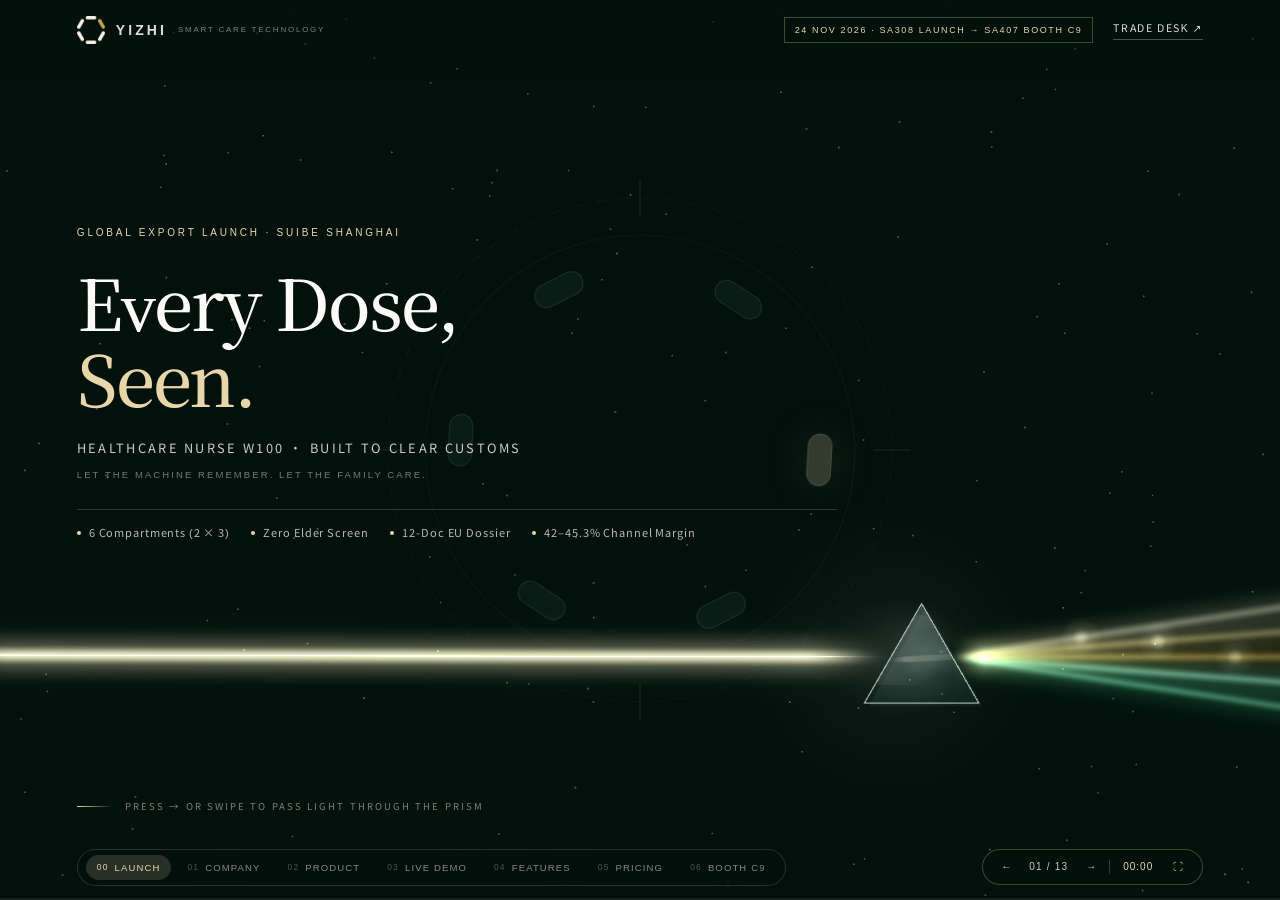
==== slides/index.html @ 90102edd "Add files via upload" ====
<!doctype html>
<html lang="en">
<head>
<meta charset="utf-8">
<meta name="viewport" content="width=device-width, initial-scale=1, viewport-fit=cover">
<meta name="theme-color" content="#02110c">
<link rel="icon" href="assets/favicon.svg" type="image/svg+xml">
<title>YIZHI W100 Global Launch · Every Dose, Seen.</title>
<meta name="description" content="YIZHI Healthcare Nurse W100 — Global Launch Keynote (24 Nov 2026, SUIBE Shanghai).">
<script>
(function(){
  var u=Date.parse("2026-11-24T14:40:00+08:00");
  var isLocal=location.protocol==="file:"||location.hostname==="localhost"||location.hostname==="127.0.0.1";
  if(isLocal)return;
  if(Date.now()<u){location.replace("/slides-locked.html");return;}
  fetch("/api/slides-status",{cache:"no-store"}).then(function(r){return r.ok?r.json():null}).then(function(d){
    if(d&&d.unlocked===false)location.replace("/slides-locked.html");
  }).catch(function(){});
})();
</script>
<link rel="stylesheet" href="css/styles.css">
</head>
<body>

<div class="grain" aria-hidden="true"></div>
<div id="webgl" aria-hidden="true"><canvas id="gl"></canvas></div>
<div id="product-stage-bg" aria-hidden="true"><canvas id="gl-product"></canvas></div>

<!-- Dynamic 6-Segment Optical Aperture / Light-Iris Layer (光阑动效) -->
<div class="optical-iris" id="optical-iris" aria-hidden="true">
  <svg class="iris-svg" viewBox="0 0 240 240">
    <g class="iris-ring-outer" transform="translate(120,120)">
      <circle r="108" fill="none" stroke="rgba(168,215,197,0.14)" stroke-width="0.75" stroke-dasharray="4 6"/>
      <circle r="92" fill="none" stroke="rgba(233,214,168,0.16)" stroke-width="0.6"/>
      <path d="M-116,0 L-100,0 M100,0 L116,0 M0,-116 L0,-100 M0,100 L0,116" stroke="rgba(233,214,168,0.28)" stroke-width="0.9"/>
    </g>
    <g class="iris-segments" id="iris-segments" transform="translate(120,120)">
      <rect class="iris-seg" data-seg="0" x="-11" y="-82" width="22" height="10" rx="5" transform="rotate(0)"/>
      <rect class="iris-seg is-lit" data-seg="1" x="-11" y="-82" width="22" height="10" rx="5" transform="rotate(60)"/>
      <rect class="iris-seg" data-seg="2" x="-11" y="-82" width="22" height="10" rx="5" transform="rotate(120)"/>
      <rect class="iris-seg" data-seg="3" x="-11" y="-82" width="22" height="10" rx="5" transform="rotate(180)"/>
      <rect class="iris-seg" data-seg="4" x="-11" y="-82" width="22" height="10" rx="5" transform="rotate(240)"/>
      <rect class="iris-seg" data-seg="5" x="-11" y="-82" width="22" height="10" rx="5" transform="rotate(300)"/>
    </g>
  </svg>
</div>

<div id="light-wipe" aria-hidden="true"></div>
<div id="flash" aria-hidden="true"></div>
<div class="seam-blade" id="seam-blade" aria-hidden="true"></div>

<header class="topbar">
  <a class="brand-lockup" href="#slide-0" data-jump="0" aria-label="YIZHI Launch Home">
    <img src="assets/brand-logo-green.png" alt="" width="28" height="28">
    <span class="brand-word">YIZHI</span>
    <span class="brand-sub">SMART CARE TECHNOLOGY</span>
  </a>
  <div class="top-right">
    <span class="top-badge">24 NOV 2026 · SA308 LAUNCH → SA407 BOOTH C9</span>
    <a class="top-contact" href="mailto:sales@yizhi.com">Trade Desk <span aria-hidden="true">↗</span></a>
  </div>
</header>

<div class="deck-viewport" id="deck-viewport">
  <main class="deck-track" id="deck-track">

    <!-- ============================================================
         01 / 13 · OPENING COVER
         ============================================================ -->
    <section class="slide slide--hero is-active-slide" data-slide="0" data-chapter="0">
      <div class="slide-inner hero-inner">
        <div class="cover" data-parallax="0.18">
          <p class="eyebrow">GLOBAL EXPORT LAUNCH · SUIBE SHANGHAI</p>
          <h1>Every Dose,<br><em>Seen.</em></h1>
          <p class="cover-sub">HEALTHCARE NURSE W100 · BUILT TO CLEAR CUSTOMS</p>
          <p class="cover-en">LET THE MACHINE REMEMBER. LET THE FAMILY CARE.</p>
          <div class="cover-meta">
            <span>6 Compartments (2 × 3)</span>
            <span>Zero Elder Screen</span>
            <span>12-Doc EU Dossier</span>
            <span>42–45.3% Channel Margin</span>
          </div>
        </div>
        <p class="scroll-cue"><span></span>Press → or swipe to pass light through the prism</p>
      </div>
    </section>

    <!-- ============================================================
         02 / 13 · COMPANY MISSION & CARE REALITY
         ============================================================ -->
    <section class="slide slide--med" data-slide="1" data-chapter="1">
      <div class="slide-inner keynote-center">
        <p class="eyebrow">01 / COMPANY MISSION · HUMANISTIC PRECISION</p>
        <h2 class="xl-title" data-parallax="0.12">Turn remembering into<br><em>care you can see.</em></h2>
        <p class="xl-sub">Chronic care is shifting home — yet families and mobile nurses cannot stand bedside at every dose.</p>
        <div class="med-metrics-3" data-parallax="-0.08">
          <div class="med-node">
            <span class="node-code">DEMOGRAPHIC · DESTATIS 2025</span>
            <b>25.85<small>M</small></b>
            <span>Germany aged 60+ (30.9%)</span>
            <i>5.90M aged 80+ requiring structured daily support</i>
          </div>
          <div class="med-node">
            <span class="node-code">HOME CARE · 86% SHARE</span>
            <b>4.90<small>M</small></b>
            <span>Cared for at home</span>
            <i>Out of 5.7M care-dependent elders nationwide</i>
          </div>
          <div class="med-node">
            <span class="node-code">ADHERENCE GAP · WHO</span>
            <b>~50<small>%</small></b>
            <span>Long-term adherence</span>
            <i>Missed &amp; double doses remain largely invisible</i>
          </div>
        </div>
      </div>
    </section>

    <!-- ============================================================
         03 / 13 · FOUR CARE SCENARIOS & SOM
         ============================================================ -->
    <section class="slide slide--med" data-slide="2" data-chapter="1">
      <div class="slide-inner">
        <div class="slide-head" data-parallax="0.1">
          <div>
            <p class="eyebrow">01 / REAL CARE ROUTINES</p>
            <h2>Four daily scenarios.<br><em>One €45M+ beachhead.</em></h2>
          </div>
          <div class="head-kicker">
            <strong class="kicker-gold">52,000u · $1.61M FOB (3-Yr SOM)</strong>
            <span>EU TAM 29.1M Elders · Germany SAM ~2.27M</span>
          </div>
        </div>

        <div class="med-grid-4" data-parallax="-0.06">
          <article class="med-card">
            <span class="med-tag">S1 · HOME ALONE</span>
            <h3>Solo Chronic Elder</h3>
            <p>Scheduled cues &amp; authorised live family alerts when relatives live out of town.</p>
          </article>
          <article class="med-card">
            <span class="med-tag">S2 · COGNITIVE</span>
            <h3>Early Cognitive Decline</h3>
            <p>Six lid sensors gently catch repeat or wrong-slot openings without screen anxiety.</p>
          </article>
          <article class="med-card">
            <span class="med-tag">S3 · POST-DISCHARGE</span>
            <h3>First 30 Days Home</h3>
            <p>Timestamped compartment logs replace hazy memory at clinical follow-up.</p>
          </article>
          <article class="med-card">
            <span class="med-tag">S4 · HOME CARE TEAMS</span>
            <h3>Care Institutions</h3>
            <p>W100 Pro portal &amp; €12.9/mo (+€40 dep.) rental-ready pilot configuration.</p>
          </article>
        </div>
      </div>
    </section>

    <!-- ============================================================
         04 / 13 · COMPANY PHILOSOPHY & IP PROVENANCE
         ============================================================ -->
    <section class="slide slide--med" data-slide="3" data-chapter="1">
      <div class="slide-inner">
        <div class="slide-head" data-parallax="0.1">
          <div>
            <p class="eyebrow">01 / PHILOSOPHY &amp; R&amp;D PROVENANCE</p>
            <h2>Restraint over claims.<br><em>Engineered for trust.</em></h2>
          </div>
          <div class="head-kicker">
            <strong class="kicker-gold">YZ-W100-AUTH-2026-01 · ISO 9001</strong>
            <span>YIZHI Smart Care Technology Co., Ltd. · Suzhou</span>
          </div>
        </div>

        <div class="med-grid-2" data-parallax="-0.05">
          <article class="med-panel">
            <span class="med-tag">CORE VALUES &amp; DESIGN ETHOS</span>
            <h3>The Six-Moment Ring</h3>
            <ul class="med-list">
              <li><b>Verifiable Honesty:</b> Logs observable lid openings only — never overclaims ingestion.</li>
              <li><b>Boundary Discipline:</b> Explicitly positioned as a non-medical aid (EU MDR Art. 2(1) excluded).</li>
              <li><b>3-Year Vision:</b> Earn lasting pharmacy reorders &amp; care adoption, not vanity sales.</li>
            </ul>
          </article>
          <article class="med-panel">
            <span class="med-tag">MANUFACTURING &amp; CO-PATENTED IP</span>
            <h3>Suzhou Xiangshi × YIZHI</h3>
            <ul class="med-list">
              <li><b>CN Invention Patent ZL201611021195.3</b> (co-owned with Tertiary Hospital, Dr. Wen Hao).</li>
              <li><b>CN Utility Model ZL201921235778.5</b> + 3 YIZHI commercial trademarks (Classes 10, 21, 35).</li>
              <li><b>Frozen-BOM Quality:</b> 100% 6-sensor OQC inspection &amp; 90-day FOB price lock.</li>
            </ul>
          </article>
        </div>
      </div>
    </section>

    <!-- ============================================================
         05 / 13 · PRODUCT PHILOSOPHY & TELEMETRY SPECS
         ============================================================ -->
    <section class="slide slide--med-deep" data-slide="4" data-chapter="2">
      <div class="slide-inner keynote-center">
        <p class="eyebrow">02 / PRODUCT ARCHITECTURE · HEALTHCARE NURSE W100</p>
        <h2 class="xl-title" data-parallax="0.12">No screen. No menu.<br><em>Just open the lit slot.</em></h2>
        <p class="xl-sub">Caregivers set up to 7 daily alerts/slot &amp; 10s family voice via our EU-hosted App — zero WeChat, TLS 1.3.</p>
        <div class="med-specs-4" data-parallax="-0.06">
          <div class="med-node">
            <span class="node-code">CHAMBER MATRIX</span>
            <b>6 Slots</b>
            <span>2 × 3 Dual-Layer</span>
            <i>Detachable LFGB silicone tray</i>
          </div>
          <div class="med-node">
            <span class="node-code">FORM FACTOR</span>
            <b>130×85×40</b>
            <span>mm · 210 g</span>
            <i>~25 tabs / ~20 caps / ~15 softgels</i>
          </div>
          <div class="med-node">
            <span class="node-code">ENDURANCE</span>
            <b>~60 Days</b>
            <span>1,200 mAh USB-C</span>
            <i>4.44 Wh · 2.4G Wi-Fi (3 SSIDs)</i>
          </div>
          <div class="med-node">
            <span class="node-code">OFFLINE MEMORY</span>
            <b>60-Day</b>
            <span>8 MB Flash Buffer</span>
            <i>EU Data Act JSON/CSV export</i>
          </div>
        </div>
      </div>
    </section>

    <!-- ============================================================
         06 / 13 · PRODUCT THREE-TIER LINEUP
         ============================================================ -->
    <section class="slide slide--med-deep" data-slide="5" data-chapter="2">
      <div class="slide-inner">
        <div class="slide-head" data-parallax="0.1">
          <div>
            <p class="eyebrow">02 / THREE-TIER PRODUCT LINEUP</p>
            <h2>Three hardware editions.<br><em>Zero forced subscription.</em></h2>
          </div>
          <div class="head-kicker">
            <strong class="kicker-gold">Essential · Voice · Pro</strong>
            <span>Built for pharmacy retail &amp; care programmes</span>
          </div>
        </div>

        <div class="med-grid-3" data-parallax="-0.06">
          <article class="med-sku">
            <span class="med-tag">W100 ESSENTIAL · W100-B · ~30% MIX</span>
            <h3>Retail Entry</h3>
            <p class="med-price">€59.9 <small>DE RRP</small></p>
            <p>6 sealed compartments · 6 lid sensors · Buzzer + 36 LEDs · ~60-day standby.</p>
          </article>
          <article class="med-sku med-sku--hero">
            <span class="med-tag">W100 VOICE · W100-S ★ HERO · ~50% MIX</span>
            <h3>Family Voice</h3>
            <p class="med-price">€69.9 <small>DE RRP</small></p>
            <p>Hi-Fi speaker + 10s custom family voice · LED + silent vibration · Wrong-lid voice correction.</p>
          </article>
          <article class="med-sku">
            <span class="med-tag">W100 PRO · W100-P · ~20% MIX</span>
            <h3>Institutional</h3>
            <p class="med-price">€89.9 <small>or €12.9/mo</small></p>
            <p>Voice + daily 60s health-education audio · Institutional portal &amp; €40 dep. rental pilot.</p>
          </article>
        </div>
      </div>
    </section>

    <!-- ============================================================
         07 / 13 · LIVE HARDWARE & ANIMATED DEMO (3D W100 + IRIS SYNC)
         ============================================================ -->
    <section class="slide slide--demo" data-slide="6" data-chapter="3">
      <div class="slide-inner demo-layout">
        <div class="product-copy" data-parallax="0.08">
          <p class="eyebrow">03 / LIVE HARDWARE &amp; ANIMATED DEMO</p>
          <h2>Open one lid.<br><em>See care live.</em></h2>
          <p class="product-lede">Synced 3D mechanism + physical W100 in hand: triple alert, 6-sensor guard, and symmetrical 2×3 dual-layer lids.</p>

          <div class="demo-deck" role="group" aria-label="Interactive 3D W100 Stage Demo">
            <button type="button" class="demo-btn is-active" data-demo="scroll"><i>0</i><span>Auto Tour</span></button>
            <button type="button" class="demo-btn" data-demo="alert"><i>1</i><span>Dose Alert · Slot 02</span></button>
            <button type="button" class="demo-btn" data-demo="wrong"><i>2</i><span>Wrong-Slot Guard</span></button>
            <button type="button" class="demo-btn" data-demo="dual"><i>3</i><span>Dual-Layer 6 Slots</span></button>
            <button type="button" class="demo-btn" data-demo="io"><i>4</i><span>USB-C &amp; Switch</span></button>
          </div>

          <div class="demo-app-card" id="demo-app-card">
            <div class="demo-app-head">
              <span>GUARDIAN APP · TELEMETRY SYNC</span>
              <b id="demo-badge" class="badge-ok">STANDBY · WI-FI ONLINE</b>
            </div>
            <p class="demo-app-status" id="demo-status">Select cues 1–4 (or press keys 1–4) to drive live 3D hardware &amp; aperture telemetry.</p>
            <ul class="demo-timeline" id="demo-timeline">
              <li class="is-ok"><time>07:02</time><span>Slot 01 (Morning) opened on schedule</span><em>OPENED</em></li>
              <li class="is-sync"><time>12:00</time><span>60-day buffer synced · Battery 94%</span><em>SYNCED</em></li>
            </ul>
          </div>

          <p class="product-note">Logs observable lid openings only; does not verify ingestion.</p>
        </div>

        <div class="product-callouts" aria-hidden="true">
          <div class="product-halo"></div>
          <div class="product-tag product-tag--a"><span>01</span><b>6 Sealed Slots</b><i>Top 3 + Bottom 3 Lids</i></div>
          <div class="product-tag product-tag--b"><span>02</span><b>6 Lid Sensors</b><i>Wrong · Missed · Repeat</i></div>
          <div class="product-tag product-tag--c"><span>03</span><b>Hardware I/O</b><i>USB-C · Green Switch · 5-Hole Mic/Spk</i></div>
          <div class="product-tag product-tag--d"><span>04</span><b>Detachable Tray</b><i>LFGB Food-Grade Silicone</i></div>
          <img class="product-fallback" src="assets/product-fallback.png" alt="YIZHI W100 Smart Pill Organiser">
        </div>
      </div>
    </section>

    <!-- ============================================================
         08 / 13 · PRODUCT FEATURES (OPTICAL APERTURE & 5 PRISM RAYS)
         ============================================================ -->
    <section class="slide slide--prism" data-slide="7" data-chapter="4">
      <div class="slide-inner prism-layout">
        <div class="slide-head prism-head" data-parallax="0.1">
          <div>
            <p class="eyebrow">04 / PRODUCT FEATURES · OPTICAL SPECTRUM</p>
            <h2>Five Pillars of <em>Visible Care</em></h2>
          </div>
          <div class="head-kicker">
            <strong class="kicker-gold">Aperture-Guided Telemetry</strong>
            <span>Hover or tap any beam (or press 1–5) to focus the iris</span>
          </div>
        </div>

        <div class="features-row" id="features-row" aria-label="Five Product Pillars">
          <article class="ray-card is-focused" style="--ray:#f4ebdd" data-ray="0">
            <span class="f-index">01 · APERTURE</span>
            <h3>6-Slot Dual Layer</h3>
            <p>3 top + 3 bottom sealed LFGB silicone compartments.</p>
            <span class="f-key">2 × 3 SEALED SLOTS</span>
          </article>
          <article class="ray-card" style="--ray:#e9d6a8" data-ray="1">
            <span class="f-index">02 · SIGNAL</span>
            <h3>Triple Alert</h3>
            <p>36 LEDs, 10s voice &amp; vibration every 5 min.</p>
            <span class="f-key">LIGHT · VOICE · VIBRATE</span>
          </article>
          <article class="ray-card" style="--ray:#d8b35c" data-ray="2">
            <span class="f-index">03 · VERIFY</span>
            <h3>6-Sensor Guard</h3>
            <p>Flags missed, repeat &amp; wrong-lid opens live.</p>
            <span class="f-key">ANTI-MISS · DOUBLE</span>
          </article>
          <article class="ray-card" style="--ray:#a8d7c5" data-ray="3">
            <span class="f-index">04 · RECORD</span>
            <h3>Record, Not Guess</h3>
            <p>60d offline log + Data Act JSON/CSV export.</p>
            <span class="f-key">ZERO WECHAT · GDPR</span>
          </article>
          <article class="ray-card" style="--ray:#74bfa2" data-ray="4">
            <span class="f-index">05 · RESILIENCE</span>
            <h3>60d &amp; 5-Yr OTA</h3>
            <p>2.4G Wi-Fi, USB-C &amp; signed CRA to 2031.</p>
            <span class="f-key">PI 967 NON-DG</span>
          </article>
        </div>
      </div>
    </section>

    <!-- ============================================================
         09 / 13 · EU CUSTOMS & REGULATORY CLEARANCE
         ============================================================ -->
    <section class="slide slide--med-deep" data-slide="8" data-chapter="4">
      <div class="slide-inner">
        <div class="slide-head" data-parallax="0.1">
          <div>
            <p class="eyebrow">04 / EXPORT READINESS · YZ-W100-IDX-2026-01</p>
            <h2>8 Applicable EU Laws.<br><em>2 Explicit Exclusions.</em></h2>
          </div>
          <div class="head-kicker">
            <strong class="kicker-gold">12-Doc EU Dossier Issued</strong>
            <span>HS 8543.70.90 (~3.3% Duty) · 4.44 Wh Non-DG</span>
          </div>
        </div>

        <div class="med-grid-4" data-parallax="-0.06">
          <article class="med-card">
            <span class="med-tag">EU MDR ART. 2(1) EXCLUDED</span>
            <h3>Non-Medical Aid</h3>
            <p>Clause 5 DoC exclusion eliminates 12–18 month UDI clinical delays.</p>
          </article>
          <article class="med-card">
            <span class="med-tag">CE MODULE A + ECAB VoC</span>
            <h3>RED · EMC · Safety</h3>
            <p>EN 18031 cyber, EN 62368-1, RoHS &amp; LFGB tested at SIEPT (CNAS L4523).</p>
          </article>
          <article class="med-card">
            <span class="med-tag">EPR &amp; PACKAGING READY</span>
            <h3>EU Registrations</h3>
            <p>WEEE DE 94823176 · Batt-Reg DE 61842901 · LUCID DE4821109376543 · GPSR Art. 16.</p>
          </article>
          <article class="med-card">
            <span class="med-tag">CRA 2024/2847 &amp; UN38.3</span>
            <h3>5-Yr Cyber &amp; Air Safe</h3>
            <p>CycloneDX v1.5 SBOM, 24h PSIRT, 5y OTA to 2031, PI 967 Sec. II non-DG.</p>
          </article>
        </div>
      </div>
    </section>

    <!-- ============================================================
         10 / 13 · PRICING — OFFICIAL FOB SCHEDULE
         ============================================================ -->
    <section class="slide slide--pricing" data-slide="9" data-chapter="5">
      <div class="slide-inner">
        <div class="slide-head" data-parallax="0.1">
          <div>
            <p class="eyebrow">05 / OFFICIAL EXPORT PRICING · YZ-QT-2026-1124</p>
            <h2>FOB Shanghai <em>Schedule.</em></h2>
          </div>
          <div class="head-kicker">
            <strong class="kicker-gold">INCOTERMS® 2020 · VALID 30D</strong>
            <span>1 EUR ≈ 1.08 USD · DE RRP incl. 19% VAT</span>
          </div>
        </div>

        <div class="med-grid-3 pricing-grid--xl" data-parallax="-0.06">
          <article class="med-sku">
            <div class="price-card-top"><span class="med-tag">W100 ESSENTIAL · W100-B</span><b>~30% MIX</b></div>
            <div class="price-main--xl"><span>$</span>27.0<small> / FOB</small></div>
            <dl class="price-rows">
              <div><dt>Sample (1–4u)</dt><dd>$65.0</dd></div>
              <div><dt>CIF Hamburg*</dt><dd>$27.5</dd></div>
              <div><dt>German RRP (19% VAT)</dt><dd>€59.9 (~43.8%)</dd></div>
            </dl>
          </article>

          <article class="med-sku med-sku--hero">
            <div class="price-card-top"><span class="med-tag">W100 VOICE · W100-S</span><b>HERO · 50% MIX</b></div>
            <div class="price-main--xl"><span>$</span>31.0<small> / FOB</small></div>
            <dl class="price-rows">
              <div><dt>Sample (1–4u)</dt><dd>$75.0</dd></div>
              <div><dt>CIF Hamburg*</dt><dd>$31.5</dd></div>
              <div><dt>German RRP (19% VAT)</dt><dd>€69.9 (42–45.3%)</dd></div>
            </dl>
          </article>

          <article class="med-sku">
            <div class="price-card-top"><span class="med-tag">W100 PRO · W100-P</span><b>CARE · 20% MIX</b></div>
            <div class="price-main--xl"><span>$</span>37.0<small> / FOB</small></div>
            <dl class="price-rows">
              <div><dt>Sample (1–4u)</dt><dd>$90.0</dd></div>
              <div><dt>CIF Hamburg*</dt><dd>$37.5</dd></div>
              <div><dt>DE RRP / Pilot Lease</dt><dd>€89.9 or €12.9/mo (+€40)</dd></div>
            </dl>
          </article>
        </div>
      </div>
    </section>

    <!-- ============================================================
         11 / 13 · PRICING — HERO UNIT MARGIN WATERFALL
         ============================================================ -->
    <section class="slide slide--pricing" data-slide="10" data-chapter="5">
      <div class="slide-inner keynote-center">
        <p class="eyebrow">05 / CHANNEL ECONOMICS · W100 VOICE (€69.9 RRP)</p>
        <h2 class="xl-title" data-parallax="0.12"><em>€26.59</em> channel profit.<br>45.3% gross margin.</h2>
        <p class="xl-sub">Net Ex-VAT Shelf Value €58.74 vs. Est. Landed EU Cost ~€32.15 — zero forced subscriptions.</p>

        <div class="waterfall-box waterfall-box--xl" data-parallax="-0.05">
          <div class="waterfall-bar waterfall-bar--xl">
            <div class="wf-seg wf-fob" style="width:48.8%"><span>FOB $31 (≈€28.70)</span></div>
            <div class="wf-seg wf-frt" style="width:5.9%"><span>~€3.45</span></div>
            <div class="wf-seg wf-imp" style="width:16.5%"><span>Importer ~15–18%</span></div>
            <div class="wf-seg wf-ret" style="width:28.8%"><span>Pharmacy Retail ~27–30%</span></div>
          </div>
        </div>

        <div class="med-metrics-3 margin-kpis">
          <div class="med-node"><span class="node-code">20' GP POOL (20,000U)</span><b>&gt; €530k</b><span>Two-tier channel gross profit</span></div>
          <div class="med-node"><span class="node-code">YEAR 1 TARGET</span><b>8,000 u</b><span>$248k FOB export volume</span></div>
          <div class="med-node"><span class="node-code">SOFTWARE LOCK-IN</span><b>0 € / mo</b><span>100% hardware margin</span></div>
        </div>
      </div>
    </section>

    <!-- ============================================================
         12 / 13 · PRICING — FIVE TIERS & SLA
         ============================================================ -->
    <section class="slide slide--pricing" data-slide="11" data-chapter="5">
      <div class="slide-inner">
        <div class="slide-head" data-parallax="0.1">
          <div>
            <p class="eyebrow">05 / ORDER TIERS, LOGISTICS &amp; SLA · YZ-SLA-2026-01</p>
            <h2>Zero-risk entry.<br><em>Factory-direct SLA.</em></h2>
          </div>
          <div class="head-kicker">
            <strong class="kicker-gold">90-Day Pilot Price Lock</strong>
            <span>Samples 100% credited on PO ≥500u in 90d</span>
          </div>
        </div>

        <div class="tiers-compact tiers-compact--xl" data-parallax="-0.04">
          <div><b>1–4u · Sample</b><span>$65/$75/$90 · 5–7 wd · 100% credit ≥500u</span></div>
          <div><b>5–99u · Bench</b><span>Trial quote · Express / LCL</span></div>
          <div><b>100–499u · Pilot</b><span>90d FOB lock · 50% credit on 100u</span></div>
          <div><b>500–999u · MOQ</b><span>480/520u ctn · 30–45d + POS kit</span></div>
          <div><b>1,000u+ · OEM</b><span>Custom box/IFU · Free voice ≥2k</span></div>
        </div>

        <div class="pricing-terms pricing-terms--xl" data-parallax="-0.06">
          <div><span>PAYMENT</span><p>T/T 30% deposit, 70% vs B/L; repeat L/C at Sight; FX &gt;3% trigger.</p></div>
          <div><span>LOGISTICS</span><p>40 pcs/ctn · 14.10 kg GW (&lt;15 kg EU limit) · 640 pcs / Euro pallet.</p></div>
          <div><span>WARRANTY &amp; FOC</span><p>24M unit &amp; sensors · 12M battery · ≤2% FOC spares + trays (≥500u).</p></div>
          <div><span>RMA SERVICE SLA</span><p>Quarterly EU consolidation · 24h ack · 48h triage · ≤7 wd urgent dispatch.</p></div>
        </div>
      </div>
    </section>

    <!-- ============================================================
         13 / 13 · EXHIBITION BOOTH C9 & FINALE
         ============================================================ -->
    <section class="slide slide--finale" data-slide="12" data-chapter="6">
      <div class="slide-inner finale-inner">
        <p class="eyebrow">06 / EXHIBITION &amp; TRADE NEGOTIATION</p>
        <div class="finale-logo">
          <img src="assets/finale-logo.png" alt="YIZHI Smart Care Technology">
        </div>
        <h2>Meet us at<br><em>Room SA407 · Booth C9.</em></h2>
        <p class="finale-invite">Join us at Booth C9 immediately after this launch for hands-on trials, 12-doc dossier inspection, and 90-day pilot lock-in.</p>
        <div class="booth-cards">
          <div><span>HANDS-ON HARDWARE</span><b>Test W100 Voice &amp; Dual-Layer Slots</b></div>
          <div><span>12-DOC EU DOSSIER</span><b>Inspect CE, LFGB, WEEE &amp; CRA Files</b></div>
          <div><span>PILOT RESERVATION</span><b>Lock Sample Credit &amp; 90-Day FOB</b></div>
        </div>
        <div class="team">
          <p class="team-name">TEAM YIZHI · HUMBERT ZHANG (BUSINESS DIR.) · <a href="mailto:sales@yizhi.com">sales@yizhi.com</a> · +86 158 7541 5001</p>
          <p class="team-members">Shi Yicheng · Humbert Zhang · Steve Lin · Antique Chen · Shawn Hu · Teng Shiming · Tao Kuiguang · Liu Fengyuan</p>
        </div>
      </div>
    </section>

  </main>
</div>

<!-- Minimal Bottom Agenda Dock + Slide Counter HUD -->
<nav class="bottom-dock" aria-label="Launch Agenda Chapters">
  <div class="bottom-chapters">
    <button data-chap="0" data-jump="0" class="is-active"><i>00</i><b>Launch</b></button>
    <button data-chap="1" data-jump="1"><i>01</i><b>Company</b></button>
    <button data-chap="2" data-jump="4"><i>02</i><b>Product</b></button>
    <button data-chap="3" data-jump="6"><i>03</i><b>Live Demo</b></button>
    <button data-chap="4" data-jump="7"><i>04</i><b>Features</b></button>
    <button data-chap="5" data-jump="9"><i>05</i><b>Pricing</b></button>
    <button data-chap="6" data-jump="12"><i>06</i><b>Booth C9</b></button>
  </div>
  <div class="deck-hud">
    <button type="button" class="hud-btn" id="hud-prev" title="Previous Slide (← / ↑)">←</button>
    <span class="hud-status" id="hud-status">01 / 13</span>
    <button type="button" class="hud-btn" id="hud-next" title="Next Slide (→ / ↓ / Space)">→</button>
    <span class="hud-sep" aria-hidden="true"></span>
    <button type="button" class="hud-btn hud-btn--text" id="hud-timer-toggle" title="Toggle Presenter Cue Bar (P)">00:00</button>
    <button type="button" class="hud-btn hud-btn--text" id="hud-fs" title="Fullscreen (F)">⛶</button>
  </div>
</nav>

<aside class="presenter-bar" id="presenter-bar" hidden aria-label="Presenter Cue Card">
  <div class="presenter-head">
    <span id="p-slide-tag">SLIDE 01 / 13 · 0:00–0:25</span>
    <div class="presenter-actions">
      <button type="button" id="p-timer-start">Start / Pause</button>
      <button type="button" id="p-timer-reset">Reset</button>
      <button type="button" id="p-close" aria-label="Close Cue Card">✕</button>
    </div>
  </div>
  <p class="presenter-cue" id="p-cue">Open calmly: "Every dose, seen." Hold 2s before advancing.</p>
  <p class="presenter-keys">Operator Keys: <b>← / → / Space / Wheel</b> Slides · <b>1–4</b> Live 3D Demo · <b>P</b> Cue Bar · <b>F</b> Fullscreen</p>
</aside>

<div class="scroll-progress" aria-hidden="true"><span></span></div>

<script src="js/app.js"></script>
</body>
</html>
---- slides/css/styles.css ----
/* ============================================================
   YIZHI W100 — Tech-Medical Optical Keynote Presentation
   ============================================================ */
@font-face{
  font-family:"YSerif";
  src:url("../assets/yserif-500.woff2") format("woff2");
  font-weight:500;font-style:normal;font-display:swap;
}
@font-face{
  font-family:"YSerif";
  src:url("../assets/yserif-600.woff2") format("woff2");
  font-weight:600;font-style:normal;font-display:swap;
}
@font-face{
  font-family:"YSans";
  src:url("../assets/ysans-400.woff2") format("woff2");
  font-weight:400;font-style:normal;font-display:swap;
}
@font-face{
  font-family:"YSans";
  src:url("../assets/ysans-500.woff2") format("woff2");
  font-weight:500;font-style:normal;font-display:swap;
}

:root{
  --green-950:#00301f;
  --green-900:#005b3e;
  --green-800:#0a5038;
  --green-700:#146a4c;
  --green-600:#1f7c5b;
  --mint:#a8d7c5;
  --gold:#c59b3a;
  --gold-soft:#e9d6a8;
  --cream:#fdfbf8;
  --night:#02110c;
  --night-2:#001a12;
  --line:rgba(168,215,197,.16);
  --pad:clamp(28px,6vw,100px);
  --serif:"YSerif","Georgia","Times New Roman",serif;
  --sans:"YSans","Inter","Helvetica Neue",Arial,system-ui,sans-serif;
  --latin:"Inter","Helvetica Neue",Arial,sans-serif;
  --ease:cubic-bezier(.16,1,.3,1);
}

*,*::before,*::after{box-sizing:border-box}
html,body{
  margin:0;padding:0;width:100%;height:100%;overflow:hidden;
  background:var(--night);color:var(--cream);
  font-family:var(--sans);font-weight:400;font-size:15px;line-height:1.6;
  -webkit-font-smoothing:antialiased;text-rendering:optimizeLegibility;
}
::selection{background:var(--gold-soft);color:var(--night)}
a{color:inherit;text-decoration:none}
button{font:inherit;color:inherit;background:none;border:0;padding:0;cursor:pointer}
img{display:block;max-width:100%}
p,h1,h2,h3,h4,ul,dl{margin:0}
ul{padding:0;list-style:none}
em{font-style:normal}

/* ---------- fixed optical WebGL & medical telemetry grid ---------- */
#webgl{position:fixed;inset:0;z-index:2;pointer-events:none}
#gl{width:100%;height:100%;display:block}
#product-stage-bg{
  position:fixed;inset:0;z-index:3;pointer-events:none;
  opacity:0;visibility:hidden;will-change:opacity;
}
#gl-product{width:100%;height:100%;display:block}
.grain{
  position:fixed;inset:-50%;z-index:40;pointer-events:none;opacity:.035;
  background-image:url("../assets/noise-texture.svg");
  mix-blend-mode:overlay;
}

/* Precision tech-medical 6-segment optical aperture ring (光阑动效) */
.optical-iris{
  position:fixed;left:50%;top:50%;z-index:2;pointer-events:none;
  width:min(68vh,560px);height:min(68vh,560px);
  transform:translate(-50%,-50%);
  opacity:.35;will-change:transform,opacity;
}
.iris-svg{width:100%;height:100%;overflow:visible}
.iris-seg{
  fill:rgba(168,215,197,.22);stroke:rgba(168,215,197,.42);stroke-width:.6;
  transition:fill .45s var(--ease),stroke .45s var(--ease),transform .55s var(--ease);
}
.iris-seg.is-lit{
  fill:rgba(233,214,168,.88);stroke:#fff4d8;
  filter:drop-shadow(0 0 10px rgba(233,214,168,.65));
}
.iris-seg.is-warn{
  fill:rgba(255,122,92,.92);stroke:#ffd0c4;
  filter:drop-shadow(0 0 12px rgba(255,105,80,.7));
}

/* Optical wipe, flare & sliding seam light-blade */
#light-wipe{
  position:fixed;inset:0;z-index:24;pointer-events:none;opacity:0;
  background:radial-gradient(58% 82% at 50% 50%,rgba(233,214,168,.26) 0%,rgba(116,191,162,.20) 36%,rgba(6,69,52,.62) 76%);
  mix-blend-mode:screen;
}
#flash{
  position:fixed;inset:0;z-index:25;pointer-events:none;opacity:0;
  background:radial-gradient(circle at 56% 50%,rgba(255,244,216,.48) 0%,rgba(168,215,197,.25) 26%,rgba(80,140,115,.08) 52%,transparent 74%);
  mix-blend-mode:screen;
}
.seam-blade{
  position:fixed;top:-10vh;bottom:-10vh;left:50%;width:180px;z-index:26;pointer-events:none;
  transform:translateX(-50%);opacity:0;
  background:linear-gradient(90deg,transparent,rgba(168,215,197,.22) 38%,rgba(255,246,220,.46) 50%,rgba(168,215,197,.22) 62%,transparent);
  filter:blur(12px);mix-blend-mode:screen;
}

/* ---------- top bar ---------- */
.topbar{
  position:fixed;top:0;left:0;right:0;z-index:70;
  display:flex;align-items:center;justify-content:space-between;
  padding:16px var(--pad);color:rgba(253,251,248,.88);pointer-events:none;
}
.topbar::before{
  content:"";position:fixed;inset:0 0 auto;height:78px;z-index:-1;pointer-events:none;
  background:linear-gradient(180deg,rgba(2,17,12,.92) 0%,rgba(2,17,12,.45) 55%,rgba(2,17,12,0) 100%);
}
.topbar a,.top-right{pointer-events:auto}
.brand-lockup{display:flex;align-items:center;gap:11px;letter-spacing:.06em}
.brand-lockup img{width:28px;height:28px;object-fit:contain;flex:none}
.brand-word{font-family:var(--latin);font-weight:600;font-size:14px;letter-spacing:.22em}
.brand-sub{font-family:var(--latin);font-size:8px;letter-spacing:.22em;opacity:.55}
.top-right{display:flex;align-items:center;gap:20px}
.top-badge{
  font-family:var(--latin);font-size:9px;letter-spacing:.18em;color:var(--gold-soft);
  padding:5px 10px;border:1px solid rgba(233,214,168,.28);background:rgba(2,17,12,.62);
  backdrop-filter:blur(8px);
}
.top-contact{
  font-size:10.5px;letter-spacing:.15em;text-transform:uppercase;
  border-bottom:1px solid rgba(253,251,248,.28);padding-bottom:3px;transition:border-color .3s;
}
.top-contact:hover{border-color:var(--gold-soft)}

/* ---------- horizontal bottom dock ---------- */
.bottom-dock{
  position:fixed;left:var(--pad);right:var(--pad);bottom:14px;z-index:75;
  display:flex;align-items:center;justify-content:space-between;gap:16px;pointer-events:none;
}
.bottom-chapters,.deck-hud{pointer-events:auto}
.bottom-chapters{
  display:flex;align-items:center;gap:5px;padding:5px 8px;border-radius:999px;
  background:rgba(2,17,12,.76);border:1px solid rgba(168,215,197,.18);
  backdrop-filter:blur(10px);-webkit-backdrop-filter:blur(10px);
}
.bottom-chapters button{
  display:inline-flex;align-items:center;gap:6px;padding:5px 11px;border-radius:999px;
  font-family:var(--latin);font-size:9.5px;letter-spacing:.12em;text-transform:uppercase;
  color:rgba(253,251,248,.52);transition:color .3s,background .3s;
}
.bottom-chapters button i{font-style:normal;opacity:.55;font-size:8.5px}
.bottom-chapters button b{font-weight:500;white-space:nowrap}
.bottom-chapters button:hover{color:var(--cream)}
.bottom-chapters button.is-active{background:rgba(233,214,168,.16);color:var(--gold-soft)}
.bottom-chapters button.is-active i{opacity:1;color:var(--gold-soft)}

.deck-hud{
  display:flex;align-items:center;gap:6px;padding:5px 11px;border-radius:999px;
  background:rgba(2,17,12,.80);border:1px solid rgba(233,214,168,.26);
  backdrop-filter:blur(10px);-webkit-backdrop-filter:blur(10px);
  color:rgba(253,251,248,.86);font-family:var(--latin);font-size:10px;letter-spacing:.12em;
}
.hud-btn{
  width:24px;height:24px;display:grid;place-items:center;border-radius:999px;
  color:var(--gold-soft);transition:background .25s,color .25s;
}
.hud-btn:hover{background:rgba(233,214,168,.18);color:var(--cream)}
.hud-btn--text{width:auto;padding:0 7px;font-size:10px;letter-spacing:.1em}
.hud-btn--text.is-running{color:#8bf0be}
.hud-status{padding:0 5px;color:rgba(253,251,248,.78);white-space:nowrap}
.hud-sep{width:1px;height:14px;background:rgba(253,251,248,.18)}

.scroll-progress{position:fixed;left:0;right:0;bottom:0;height:2px;z-index:76;background:rgba(253,251,248,.08)}
.scroll-progress span{display:block;height:100%;width:0;background:linear-gradient(90deg,var(--gold),var(--gold-soft));transition:width .35s var(--ease)}

.presenter-bar{
  position:fixed;left:50%;bottom:66px;transform:translateX(-50%);z-index:78;
  width:min(760px,calc(100vw - 44px));padding:14px 18px;
  background:rgba(2,17,12,.94);border:1px solid rgba(233,214,168,.38);
  box-shadow:0 24px 60px rgba(0,0,0,.65);backdrop-filter:blur(14px);
}
.presenter-head{display:flex;justify-content:space-between;align-items:center;gap:12px;margin-bottom:6px}
.presenter-head span{font-family:var(--latin);font-size:10px;letter-spacing:.16em;color:var(--gold-soft)}
.presenter-actions{display:flex;gap:8px}
.presenter-actions button{padding:4px 10px;border:1px solid rgba(253,251,248,.22);font-size:10px;letter-spacing:.08em;color:rgba(253,251,248,.84)}
.presenter-actions button:hover{border-color:var(--gold-soft);color:var(--gold-soft)}
.presenter-cue{font-size:12.5px;line-height:1.55;color:var(--cream)}
.presenter-keys{margin-top:6px;font-size:10px;letter-spacing:.06em;color:rgba(253,251,248,.52)}
.presenter-keys b{color:var(--gold-soft);font-weight:500}

/* ---------- shared typography ---------- */
.eyebrow{
  font-family:var(--latin);font-size:10px;font-weight:500;
  letter-spacing:.28em;text-transform:uppercase;color:var(--gold-soft);
}
h1,h2{font-family:var(--serif);font-weight:500;letter-spacing:-.03em;line-height:1.08}
h1 em,h2 em{color:var(--gold-soft)}

/* ============================================================
   HORIZONTAL 13-SLIDE TRACK + OPTICAL TRANSITION MOTION
   ============================================================ */
.deck-viewport{position:relative;z-index:6;width:100vw;height:100vh;height:100dvh;overflow:hidden}
.deck-track{display:flex;width:1300vw;height:100%;will-change:transform}
.slide{
  position:relative;flex:0 0 100vw;width:100vw;height:100%;
  display:flex;align-items:center;justify-content:center;
  padding:74px var(--pad) 72px;overflow:hidden;
}
/* Tech-medical radial atmospheres (no heavy solid flat walls) */
.slide--med{
  background:radial-gradient(62% 62% at 50% 45%,rgba(12,72,50,.32),rgba(2,17,12,.76) 76%);
}
.slide--med-deep{
  background:radial-gradient(58% 58% at 50% 42%,rgba(20,106,76,.34),rgba(2,17,12,.78) 76%);
}
.slide--pricing{
  background:radial-gradient(62% 62% at 50% 42%,rgba(24,116,82,.38),rgba(4,34,24,.82) 78%);
}
.slide--demo,.slide--prism,.slide--finale{background:transparent}

.slide-inner{
  width:min(1260px,100%);max-height:100%;
  opacity:.18;transform:scale(.975);filter:blur(2px);
  transition:opacity .7s var(--ease),transform .8s var(--ease),filter .65s var(--ease);
}
.slide.is-active-slide .slide-inner{opacity:1;transform:none;filter:none}

.slide-head{
  display:flex;justify-content:space-between;align-items:flex-end;gap:28px;
  padding-bottom:16px;border-bottom:1px solid rgba(168,215,197,.22);
}
.slide-head h2{margin-top:10px;font-size:clamp(32px,3.6vw,54px);color:var(--cream)}
.head-kicker{text-align:right;font-family:var(--latin);font-size:9.5px;line-height:1.9;letter-spacing:.16em;color:rgba(253,251,248,.66);flex:none}
.head-kicker span{display:block;white-space:nowrap}
.kicker-gold{display:block;font-size:13.5px;color:var(--gold-soft);letter-spacing:.08em;white-space:nowrap}

/* ============================================================
   PRECISION TECH-MEDICAL INSTRUMENT NODES & PANELS
   ============================================================ */
.keynote-center{text-align:center;display:flex;flex-direction:column;align-items:center}
.xl-title{margin-top:14px;font-size:clamp(40px,4.6vw,68px);line-height:1.08;color:var(--cream)}
.xl-sub{margin-top:14px;max-width:56ch;font-size:clamp(13.5px,1.15vw,16.5px);color:rgba(253,251,248,.78)}

/* Architectural optical node (hairline border + corner reticle ticks) */
.med-node,.med-card,.med-panel,.med-sku{
  position:relative;
  background:linear-gradient(160deg,rgba(4,34,24,.72) 0%,rgba(2,17,12,.54) 100%);
  border:1px solid rgba(168,215,197,.18);
  backdrop-filter:blur(10px);-webkit-backdrop-filter:blur(10px);
}
.med-node::before,.med-card::before,.med-panel::before,.med-sku::before{
  content:"";position:absolute;top:-1px;left:-1px;width:10px;height:10px;
  border-top:1.5px solid var(--gold-soft);border-left:1.5px solid var(--gold-soft);pointer-events:none;
}
.med-node::after,.med-card::after,.med-panel::after,.med-sku::after{
  content:"";position:absolute;bottom:-1px;right:-1px;width:10px;height:10px;
  border-bottom:1.5px solid rgba(168,215,197,.45);border-right:1.5px solid rgba(168,215,197,.45);pointer-events:none;
}

.node-code,.med-tag{
  display:block;font-family:var(--latin);font-size:8.5px;letter-spacing:.18em;color:var(--mint);
}
.med-metrics-3{
  display:grid;grid-template-columns:repeat(3,1fr);gap:20px;width:min(1060px,100%);
  margin-top:clamp(28px,4.5vh,46px);
}
.med-node{padding:24px 22px;text-align:left}
.med-node b{
  display:block;margin-top:12px;font-family:var(--serif);font-weight:500;
  font-size:clamp(38px,4.2vw,60px);line-height:1;color:var(--cream);
}
.med-node b small{font-family:var(--latin);font-size:.42em;color:var(--gold-soft);margin-left:3px}
.med-node>span:not(.node-code){display:block;margin-top:10px;font-size:14px;font-weight:500;color:var(--gold-soft)}
.med-node i{display:block;margin-top:5px;font-style:normal;font-size:11.5px;color:rgba(253,251,248,.68)}

.med-specs-4{
  display:grid;grid-template-columns:repeat(4,1fr);gap:16px;width:min(1140px,100%);
  margin-top:clamp(26px,4.5vh,44px);
}
.med-specs-4 .med-node b{font-size:clamp(28px,2.9vw,40px);color:var(--gold-soft)}

.med-grid-4{display:grid;grid-template-columns:repeat(4,1fr);gap:16px;margin-top:clamp(26px,4vh,44px)}
.med-card{padding:24px 20px;min-height:220px;display:flex;flex-direction:column;justify-content:space-between}
.med-card h3{margin-top:14px;font-family:var(--serif);font-size:clamp(20px,1.8vw,25px);color:var(--cream)}
.med-card p{margin-top:12px;font-size:12.5px;line-height:1.6;color:rgba(253,251,248,.78)}

.med-grid-2{display:grid;grid-template-columns:1fr 1fr;gap:22px;margin-top:clamp(26px,4vh,44px)}
.med-panel{padding:28px 30px}
.med-panel h3{margin-top:10px;font-family:var(--serif);font-size:clamp(23px,2.2vw,31px);color:var(--cream)}
.med-list{margin-top:18px;display:flex;flex-direction:column;gap:12px}
.med-list li{font-size:13.5px;line-height:1.58;color:rgba(253,251,248,.82);padding-left:16px;position:relative}
.med-list li::before{content:"";position:absolute;left:0;top:.58em;width:5px;height:5px;border-radius:50%;background:var(--gold-soft)}
.med-list b{color:var(--gold-soft);font-weight:500}

.med-grid-3{display:grid;grid-template-columns:repeat(3,1fr);gap:20px;margin-top:clamp(26px,4vh,44px)}
.med-sku{padding:24px 24px;display:flex;flex-direction:column;justify-content:space-between}
.med-sku--hero{
  border-color:rgba(233,214,168,.62);
  background:linear-gradient(160deg,rgba(6,52,36,.84) 0%,rgba(2,22,15,.72) 100%);
  box-shadow:0 24px 60px -30px rgba(0,0,0,.6);
}
.med-sku h3{margin-top:12px;font-family:var(--serif);font-size:26px;color:var(--cream)}
.med-price{margin-top:14px;font-family:var(--latin);font-weight:300;font-size:44px;line-height:1;color:var(--cream)}
.med-price small{font-size:12px;color:var(--gold-soft)}
.med-sku>p:last-child{margin-top:14px;font-size:12.5px;line-height:1.6;color:rgba(253,251,248,.78)}

/* ============================================================
   SLIDE 01 · HERO COVER
   ============================================================ */
.hero-inner{position:relative;height:100%;display:flex;align-items:center}
.cover{width:min(760px,60vw);padding-bottom:15vh}
.cover .eyebrow{margin-bottom:clamp(14px,2.4vh,24px)}
.cover h1{font-size:clamp(48px,5.5vw,88px);color:var(--cream)}
.cover-sub{margin-top:clamp(18px,2.6vh,28px);font-size:clamp(12px,1vw,14.5px);letter-spacing:.18em;color:rgba(253,251,248,.8)}
.cover-en{margin-top:8px;font-family:var(--latin);font-size:9.5px;letter-spacing:.22em;color:rgba(253,251,248,.46)}
.cover-meta{
  margin-top:clamp(20px,3vh,32px);display:flex;flex-wrap:wrap;gap:10px 22px;
  border-top:1px solid rgba(168,215,197,.22);padding-top:14px;
  font-size:11px;letter-spacing:.08em;color:rgba(253,251,248,.72);
}
.cover-meta span{position:relative;padding-left:12px}
.cover-meta span::before{content:"";position:absolute;left:0;top:50%;width:4px;height:4px;border-radius:50%;background:var(--gold-soft);transform:translateY(-50%)}
.scroll-cue{
  position:absolute;left:0;bottom:14px;display:flex;align-items:center;gap:12px;
  font-size:9.5px;letter-spacing:.22em;text-transform:uppercase;color:rgba(253,251,248,.48);
}
.scroll-cue span{display:block;width:36px;height:1px;background:linear-gradient(90deg,var(--gold-soft),transparent);animation:cue 2.6s ease-in-out infinite}
@keyframes cue{0%,100%{transform:scaleX(.5);transform-origin:left;opacity:.4}50%{transform:scaleX(1);opacity:1}}

/* ============================================================
   SLIDE 07 · LIVE HARDWARE & ANIMATED DEMO
   ============================================================ */
.demo-layout{position:relative;height:100%;display:flex;align-items:center}
.product-copy{position:relative;z-index:8;width:min(470px,42vw)}
.product-copy .eyebrow{margin-bottom:10px}
.product-copy h2{font-size:clamp(32px,3.3vw,50px);color:var(--cream)}
.product-lede{margin-top:10px;font-size:12.5px;line-height:1.65;color:rgba(253,251,248,.78);max-width:42ch}
.product-note{margin-top:10px;font-size:9.5px;color:rgba(253,251,248,.48)}

.demo-deck{display:flex;flex-wrap:wrap;gap:7px;margin-top:14px}
.demo-btn{
  display:inline-flex;align-items:center;gap:7px;padding:7px 11px;
  border:1px solid rgba(168,215,197,.24);background:rgba(2,17,12,.64);
  color:rgba(253,251,248,.86);font-size:11px;backdrop-filter:blur(6px);transition:all .22s;
}
.demo-btn i{
  font-style:normal;font-family:var(--latin);font-size:9px;width:15px;height:15px;
  display:grid;place-items:center;border:1px solid rgba(233,214,168,.38);color:var(--gold-soft);
}
.demo-btn:hover{border-color:var(--gold-soft);color:var(--cream)}
.demo-btn.is-active{background:rgba(197,155,58,.24);border-color:var(--gold-soft);color:var(--cream)}
.demo-btn.is-active i{background:var(--gold-soft);color:var(--night);border-color:var(--gold-soft)}

.demo-app-card{
  margin-top:12px;padding:12px 14px;max-width:440px;
  background:rgba(2,17,12,.80);border:1px solid rgba(168,215,197,.26);backdrop-filter:blur(10px);
}
.demo-app-head{display:flex;justify-content:space-between;align-items:center;gap:8px}
.demo-app-head span{font-family:var(--latin);font-size:8.5px;letter-spacing:.16em;color:rgba(253,251,248,.6)}
.demo-app-head b{font-family:var(--latin);font-size:8.5px;letter-spacing:.1em;padding:2px 7px;border:1px solid rgba(139,240,190,.42);color:#8bf0be}
.demo-app-head b.badge-warn{border-color:rgba(255,136,102,.55);color:#ff9f86}
.demo-app-status{margin-top:7px;font-size:11px;line-height:1.45;color:var(--gold-soft)}
.demo-timeline{margin-top:8px;border-top:1px solid rgba(253,251,248,.12);padding-top:7px;display:flex;flex-direction:column;gap:5px}
.demo-timeline li{display:flex;align-items:center;justify-content:space-between;gap:8px;font-size:10.5px;color:rgba(253,251,248,.82)}
.demo-timeline time{font-family:var(--latin);font-size:9px;color:rgba(253,251,248,.48)}
.demo-timeline span{flex:1;white-space:nowrap;overflow:hidden;text-overflow:ellipsis}
.demo-timeline em{font-family:var(--latin);font-size:8px;padding:1px 5px;border:1px solid rgba(253,251,248,.22)}
.demo-timeline li.is-warn em{border-color:rgba(255,120,90,.55);color:#ff9f86}
.demo-timeline li.is-ok em{border-color:rgba(139,240,190,.45);color:#8bf0be}

.product-callouts{position:absolute;inset:0;pointer-events:none}
.product-halo{
  position:absolute;left:68%;top:50%;width:min(46vw,640px);height:min(42vw,580px);
  transform:translate(-50%,-50%);border-radius:50%;
  background:radial-gradient(ellipse,rgba(211,191,141,.16) 0%,rgba(90,143,118,.12) 36%,transparent 70%);
}
.product-fallback{position:absolute;left:68%;top:50%;width:min(38vw,540px);transform:translate(-50%,-48%);opacity:.95}
html.has-product .product-fallback{display:none}
.product-tag{
  position:absolute;z-index:6;color:var(--gold-soft);white-space:nowrap;
  background:rgba(0,48,31,.76);padding:6px 10px;border:1px solid rgba(233,214,168,.26);backdrop-filter:blur(6px);
}
.product-tag span{font-family:var(--latin);font-size:8px;opacity:.6;margin-right:7px}
.product-tag b{font-weight:500;font-size:11px;color:var(--cream)}
.product-tag i{display:block;margin-top:3px;margin-left:20px;font-style:normal;font-family:var(--latin);font-size:8px;opacity:.7}
.product-tag--a{left:43%;top:13%}
.product-tag--b{left:81%;top:13%}
.product-tag--c{left:81%;top:80%}
.product-tag--d{left:43%;top:80%}

/* ============================================================
   SLIDE 08 · OPTICAL APERTURE & PRISM FEATURES (光阑特性联动)
   ============================================================ */
.prism-layout{height:100%;display:flex;flex-direction:column;justify-content:space-between}
.features-row{display:grid;grid-template-columns:repeat(5,1fr);gap:16px;margin-block:auto;padding-top:16vh}
.ray-card{
  position:relative;padding:20px 16px 18px;cursor:pointer;
  background:linear-gradient(180deg,rgba(2,17,12,.82) 0%,rgba(2,17,12,.48) 100%);
  border-top:2px solid var(--ray);border-left:1px solid rgba(253,251,248,.12);color:var(--ray);
  transition:transform .35s var(--ease),box-shadow .35s var(--ease),background .35s;
}
.ray-card:hover,.ray-card.is-focused{
  transform:translateY(-6px);
  background:linear-gradient(180deg,rgba(6,44,30,.92) 0%,rgba(2,17,12,.68) 100%);
  box-shadow:0 16px 38px -18px rgba(233,214,168,.38);
}
.f-index{display:block;font-family:var(--latin);font-size:8.5px;letter-spacing:.18em;opacity:.76;margin-bottom:10px}
.ray-card h3{font-family:var(--serif);font-size:clamp(19px,1.6vw,24px);line-height:1.2;color:var(--ray)}
.ray-card p{margin-top:10px;font-size:12px;line-height:1.6;color:rgba(253,251,248,.85)}
.f-key{display:block;margin-top:14px;font-family:var(--latin);font-size:8px;letter-spacing:.15em;opacity:.68}

/* ============================================================
   SLIDES 10–12 · PRICING & CHANNEL WATERFALL
   ============================================================ */
.price-card-top{display:flex;justify-content:space-between;align-items:baseline;gap:10px}
.price-card-top b{font-family:var(--latin);font-size:9px;letter-spacing:.12em;color:var(--gold-soft)}
.price-main--xl{margin-top:14px;font-family:var(--latin);font-weight:300;font-size:clamp(46px,4.4vw,64px);line-height:.95;color:var(--cream)}
.price-main--xl span{font-size:.46em;vertical-align:.52em;color:var(--gold-soft);margin-right:3px}
.price-main--xl small{font-size:11px;color:rgba(253,251,248,.58)}
.price-rows{margin-top:18px;border-top:1px solid rgba(168,215,197,.18)}
.price-rows>div{display:flex;justify-content:space-between;padding:9px 0;border-bottom:1px solid rgba(168,215,197,.10);font-size:12px}
.price-rows dt{color:rgba(253,251,248,.66)}
.price-rows dd{font-family:var(--latin);color:var(--cream);margin:0}

.waterfall-box--xl{width:min(1060px,100%);margin-top:clamp(24px,4vh,38px);padding:18px 22px;background:rgba(2,17,12,.55);border:1px solid rgba(233,214,168,.32)}
.waterfall-bar--xl{display:flex;height:44px;overflow:hidden;border:1px solid rgba(253,251,248,.18)}
.wf-seg{display:flex;align-items:center;justify-content:center;font-family:var(--latin);font-size:11px;white-space:nowrap;padding:0 6px}
.wf-fob{background:#0b3f2d;color:var(--cream)}
.wf-frt{background:#186147;color:var(--cream)}
.wf-imp{background:#b58c31;color:#02110c;font-weight:600}
.wf-ret{background:#e9d6a8;color:#02110c;font-weight:600}
.margin-kpis{margin-top:22px}
.margin-kpis .med-node b{font-size:clamp(28px,2.8vw,40px);color:var(--gold-soft)}

.tiers-compact--xl{display:grid;grid-template-columns:repeat(5,1fr);gap:14px;margin-top:clamp(24px,4vh,40px)}
.tiers-compact--xl>div{padding:18px 15px;background:rgba(2,17,12,.52);border:1px solid rgba(168,215,197,.18)}
.tiers-compact--xl b{display:block;font-family:var(--latin);font-size:12px;color:var(--gold-soft)}
.tiers-compact--xl span{display:block;margin-top:7px;font-size:12px;line-height:1.5;color:rgba(253,251,248,.82)}

.pricing-terms--xl{display:grid;grid-template-columns:repeat(4,1fr);gap:16px;margin-top:22px}
.pricing-terms--xl>div{padding:18px 18px;background:rgba(0,30,20,.54);border-top:2px solid var(--gold-soft)}
.pricing-terms--xl span{display:block;font-family:var(--latin);font-size:9px;letter-spacing:.16em;color:var(--gold-soft)}
.pricing-terms--xl p{margin-top:8px;font-size:12px;line-height:1.55;color:rgba(253,251,248,.84)}

/* ============================================================
   SLIDE 13 · BOOTH C9 FINALE
   ============================================================ */
.finale-inner{display:flex;flex-direction:column;align-items:center;text-align:center}
.finale-logo{width:min(300px,34vw);margin-top:12px}
.finale-logo img{width:100%;height:auto;filter:drop-shadow(0 0 36px rgba(233,214,168,.16))}
.finale-inner h2{margin-top:16px;font-size:clamp(34px,4.3vw,62px);color:var(--cream)}
.finale-invite{margin-top:10px;max-width:56ch;font-size:13.5px;color:rgba(253,251,248,.8)}
.booth-cards{display:grid;grid-template-columns:repeat(3,1fr);gap:14px;width:min(840px,100%);margin-top:22px}
.booth-cards>div{padding:15px 18px;background:rgba(2,17,12,.74);border:1px solid rgba(233,214,168,.3);text-align:left;backdrop-filter:blur(8px)}
.booth-cards span{display:block;font-family:var(--latin);font-size:8.5px;letter-spacing:.16em;color:var(--gold-soft)}
.booth-cards b{display:block;margin-top:5px;font-weight:500;font-size:12.5px;color:var(--cream)}
.team{margin-top:22px}
.team-name{font-family:var(--latin);font-size:10.5px;letter-spacing:.14em;color:var(--gold-soft)}
.team-name a{border-bottom:1px solid rgba(233,214,168,.35)}
.team-members{margin-top:6px;font-size:10.5px;color:rgba(253,251,248,.52)}

/* ============================================================
   RESPONSIVE
   ============================================================ */
@media (max-width:1100px){
  .bottom-chapters button b{display:none}
  .med-metrics-3,.med-grid-4,.med-grid-2,.med-specs-4,.med-grid-3,.tiers-compact--xl,.pricing-terms--xl,.features-row{grid-template-columns:1fr 1fr}
  .slide{overflow-y:auto;align-items:flex-start}
}
@media (max-width:760px){
  :root{--pad:18px}
  .brand-sub,.top-badge,.bottom-chapters,.product-tag,.optical-iris{display:none}
  .deck-hud{margin-inline:auto}
  .cover,.product-copy{width:100%}
  .med-metrics-3,.med-grid-4,.med-grid-2,.med-specs-4,.med-grid-3,.tiers-compact--xl,.pricing-terms--xl,.features-row,.booth-cards{grid-template-columns:1fr}
}
@media (prefers-reduced-motion:reduce){
  *,*::before,*::after{animation:none!important;transition-duration:.001ms!important}
}
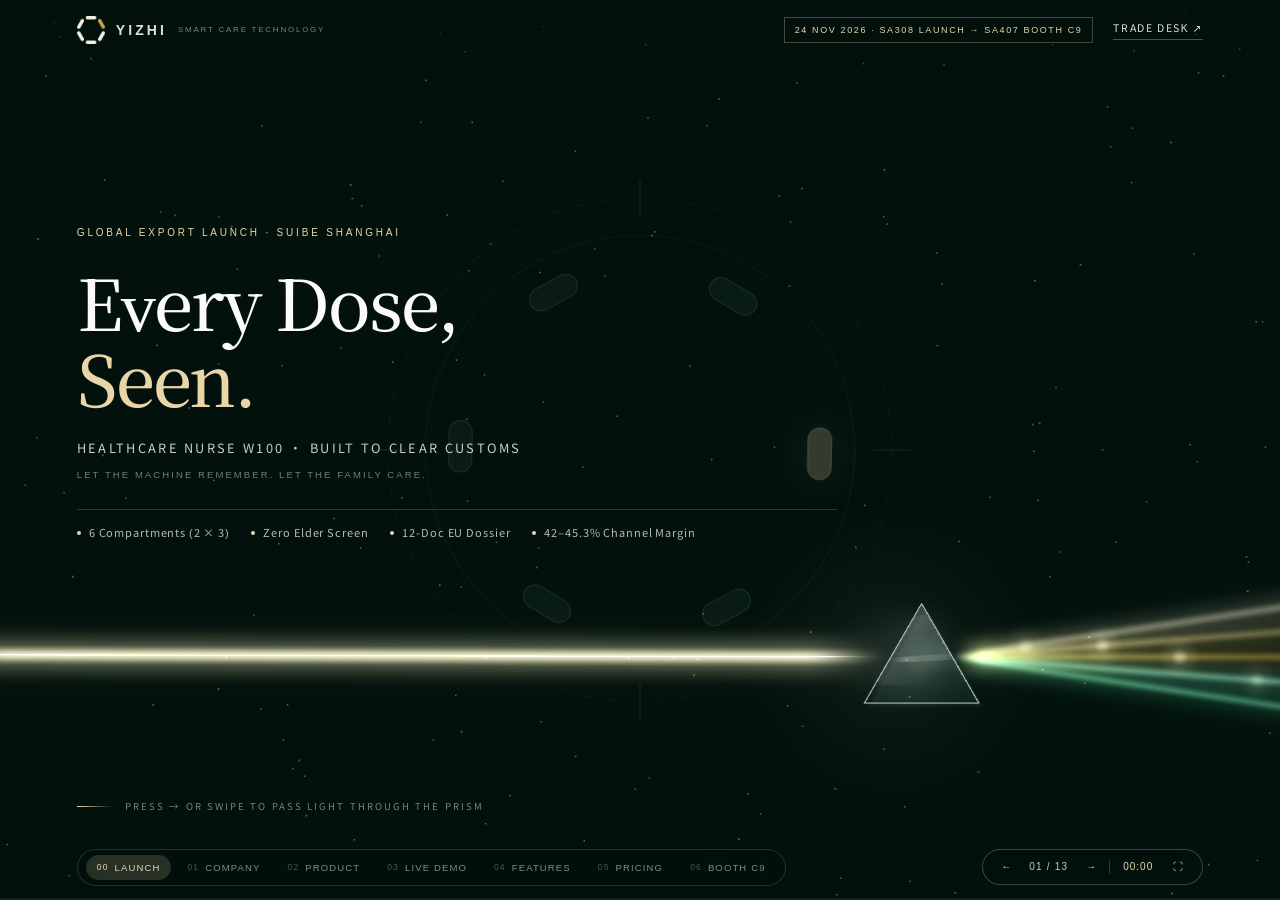
==== commit d1df07c8: "Add files via upload" ====
--- a/slides/index.html
+++ b/slides/index.html
@@ -309,7 +309,7 @@
           <div class="product-halo"></div>
           <div class="product-tag product-tag--a"><span>01</span><b>6 Sealed Slots</b><i>Top 3 + Bottom 3 Lids</i></div>
           <div class="product-tag product-tag--b"><span>02</span><b>6 Lid Sensors</b><i>Wrong · Missed · Repeat</i></div>
-          <div class="product-tag product-tag--c"><span>03</span><b>Hardware I/O</b><i>USB-C · Green Switch · 5-Hole Mic/Spk</i></div>
+          <div class="product-tag product-tag--c"><span>03</span><b>Hardware I/O</b><i>USB-C · Slide Switch · 5-Hole Spk</i></div>
           <div class="product-tag product-tag--d"><span>04</span><b>Detachable Tray</b><i>LFGB Food-Grade Silicone</i></div>
           <img class="product-fallback" src="assets/product-fallback.png" alt="YIZHI W100 Smart Pill Organiser">
         </div>
--- a/slides/css/styles.css
+++ b/slides/css/styles.css
@@ -336,7 +336,7 @@
    SLIDE 07 · LIVE HARDWARE & ANIMATED DEMO
    ============================================================ */
 .demo-layout{position:relative;height:100%;display:flex;align-items:center}
-.product-copy{position:relative;z-index:8;width:min(470px,42vw)}
+.product-copy{position:relative;z-index:8;width:min(420px,37vw)}
 .product-copy .eyebrow{margin-bottom:10px}
 .product-copy h2{font-size:clamp(32px,3.3vw,50px);color:var(--cream)}
 .product-lede{margin-top:10px;font-size:12.5px;line-height:1.65;color:rgba(253,251,248,.78);max-width:42ch}
@@ -388,10 +388,10 @@
 .product-tag span{font-family:var(--latin);font-size:8px;opacity:.6;margin-right:7px}
 .product-tag b{font-weight:500;font-size:11px;color:var(--cream)}
 .product-tag i{display:block;margin-top:3px;margin-left:20px;font-style:normal;font-family:var(--latin);font-size:8px;opacity:.7}
-.product-tag--a{left:43%;top:13%}
-.product-tag--b{left:81%;top:13%}
-.product-tag--c{left:81%;top:80%}
-.product-tag--d{left:43%;top:80%}
+.product-tag--a{left:44%;top:12%}
+.product-tag--b{left:82%;top:12%}
+.product-tag--c{left:82%;top:82%}
+.product-tag--d{left:48%;top:82%}
 
 /* ============================================================
    SLIDE 08 · OPTICAL APERTURE & PRISM FEATURES (光阑特性联动)
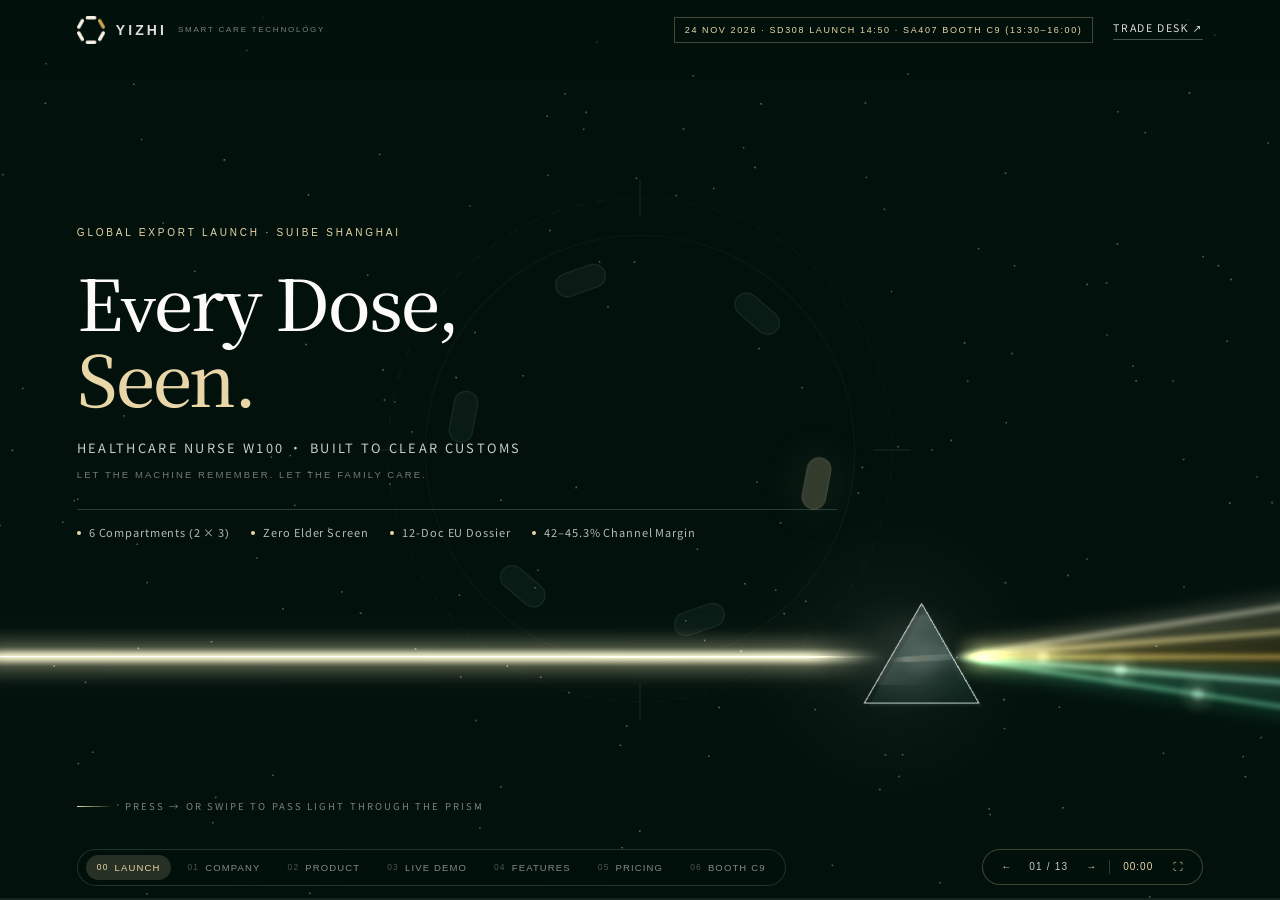
==== commit b4c1fc96: "Add files via upload" ====
--- a/slides/index.html
+++ b/slides/index.html
@@ -56,7 +56,7 @@
     <span class="brand-sub">SMART CARE TECHNOLOGY</span>
   </a>
   <div class="top-right">
-    <span class="top-badge">24 NOV 2026 · SA308 LAUNCH → SA407 BOOTH C9</span>
+    <span class="top-badge">24 NOV 2026 · SD308 LAUNCH 14:50 · SA407 BOOTH C9 (13:30–16:00)</span>
     <a class="top-contact" href="mailto:sales@yizhi.com">Trade Desk <span aria-hidden="true">↗</span></a>
   </div>
 </header>
@@ -527,7 +527,7 @@
           <img src="assets/finale-logo.png" alt="YIZHI Smart Care Technology">
         </div>
         <h2>Meet us at<br><em>Room SA407 · Booth C9.</em></h2>
-        <p class="finale-invite">Join us at Booth C9 immediately after this launch for hands-on trials, 12-doc dossier inspection, and 90-day pilot lock-in.</p>
+        <p class="finale-invite">Join us at Booth C9 (13:30–16:00 CST) immediately after this launch for hands-on trials, 12-doc dossier inspection, and 90-day pilot lock-in.</p>
         <div class="booth-cards">
           <div><span>HANDS-ON HARDWARE</span><b>Test W100 Voice &amp; Dual-Layer Slots</b></div>
           <div><span>12-DOC EU DOSSIER</span><b>Inspect CE, LFGB, WEEE &amp; CRA Files</b></div>
